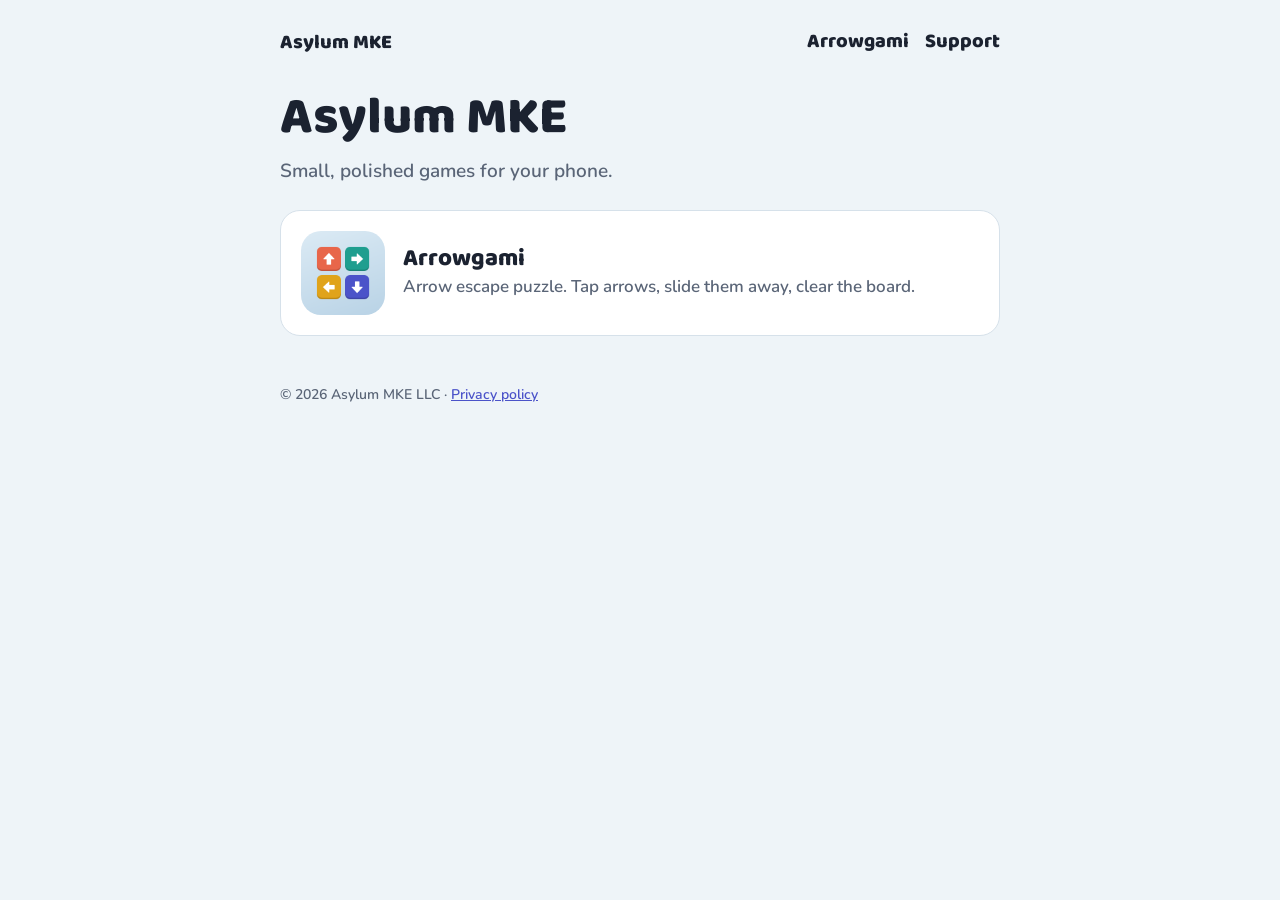
==== index.html @ 37185a63 "Add the Asylum MKE site with Arrowgami, support and privacy pages Co-Authored-By: Claude Opus 5.5 (1" ====
<!doctype html>
<html lang="en">
<head>
<meta charset="utf-8">
<meta name="viewport" content="width=device-width, initial-scale=1">
<title>Asylum MKE</title>
<link rel="stylesheet" href="assets/site.css">
<link rel="icon" href="assets/arrowgami-icon.png">
</head>
<body>
<div class="wrap">
<header class="site"><a href="./">Asylum MKE</a><nav><a href="arrowgami/">Arrowgami</a><a href="arrowgami/support/">Support</a></nav></header>
<h1>Asylum MKE</h1>
<p class="lede">Small, polished games for your phone.</p>
<a class="card app" href="arrowgami/"><img src="assets/arrowgami-icon.png" alt=""><div><strong>Arrowgami</strong><span>Arrow escape puzzle. Tap arrows, slide them away, clear the board.</span></div></a>
<footer>© 2026 Asylum MKE LLC · <a href="arrowgami/privacy/">Privacy policy</a></footer>
</div>
</body>
</html>
---- assets/site.css ----
@font-face { font-family: "Baloo 2"; font-weight: 800; font-display: swap; src: url("baloo-2-latin-800-normal.woff2") format("woff2"); }
@font-face { font-family: "Nunito"; font-weight: 600; font-display: swap; src: url("nunito-latin-600-normal.woff2") format("woff2"); }
@font-face { font-family: "Nunito"; font-weight: 800; font-display: swap; src: url("nunito-latin-800-normal.woff2") format("woff2"); }
:root { --ink: #1b2230; --soft: #5a6577; --bg: #eef4f8; --card: #ffffff; --line: #d6e1ea; --coral: #e8664a; --indigo: #4b53c9; --display: "Baloo 2", "Trebuchet MS", system-ui, sans-serif; --body: "Nunito", system-ui, -apple-system, "Segoe UI", sans-serif; }
* { box-sizing: border-box; }
body { margin: 0; background: var(--bg); color: var(--ink); font: 600 17px/1.6 var(--body); }
.wrap { max-width: 760px; margin: 0 auto; padding-inline: 20px; padding-block: 28px 56px; }
header.site { display: flex; align-items: center; justify-content: space-between; gap: 12px; margin-bottom: 36px; }
header.site a { color: var(--ink); text-decoration: none; font: 800 20px/1 var(--display); }
nav a { color: var(--soft); text-decoration: none; font-weight: 800; font-size: 15px; margin-left: 16px; }
nav a:hover, nav a:focus-visible { color: var(--indigo); }
h1 { font: 800 clamp(34px, 7vw, 52px)/1.05 var(--display); margin: 0 0 10px; text-wrap: balance; }
h2 { font: 800 24px/1.2 var(--display); margin: 32px 0 6px; }
p, li { max-width: 65ch; }
a { color: var(--indigo); }
.lede { font-size: 19px; color: var(--soft); margin: 0 0 24px; }
.card { background: var(--card); border: 1px solid var(--line); border-radius: 20px; padding: 20px; }
.app { display: flex; gap: 18px; align-items: center; text-decoration: none; color: inherit; }
.app img { width: 84px; height: 84px; border-radius: 20px; flex: none; }
.app strong { display: block; font: 800 24px/1.1 var(--display); }
.app span { color: var(--soft); }
.hero { display: flex; gap: 20px; align-items: center; margin-bottom: 20px; }
.hero img { width: 112px; height: 112px; border-radius: 26px; flex: none; box-shadow: 0 8px 24px rgba(27,34,48,.15); }
.shots { display: grid; grid-template-columns: repeat(3, 1fr); gap: 12px; margin: 28px 0; }
.shots img { width: 100%; border-radius: 14px; }
.badge { display: inline-block; background: var(--coral); color: #fff; font-weight: 800; border-radius: 999px; padding: 4px 14px; font-size: 14px; }
.links { display: flex; gap: 12px; flex-wrap: wrap; margin-top: 12px; }
.links a { background: var(--card); border: 1px solid var(--line); border-radius: 999px; padding: 8px 16px; text-decoration: none; font-weight: 800; }
footer { margin-top: 48px; color: var(--soft); font-size: 14px; }
.updated { color: var(--soft); margin: 0 0 20px; }
@media (max-width: 520px) { .hero { flex-direction: column; align-items: flex-start; } .shots { grid-template-columns: repeat(3, 1fr); gap: 8px; } nav a { margin-left: 10px; } }
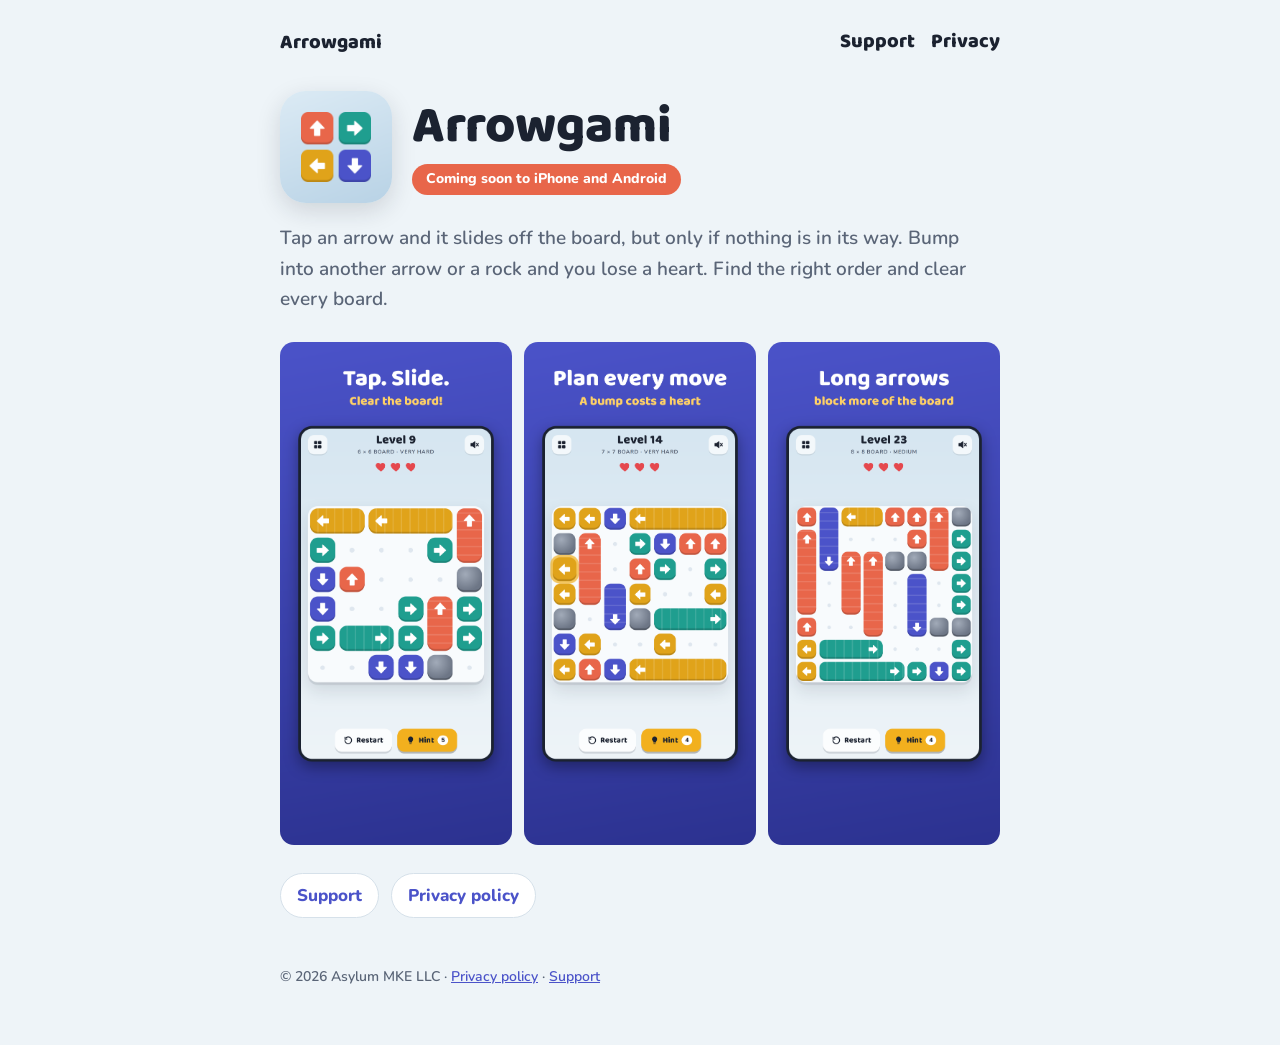
==== commit 12b43e1c: "Make the site all about Arrowgami Moves the Arrowgami page to the home page, with support and privac" ====
--- a/index.html
+++ b/index.html
@@ -3,17 +3,18 @@
 <head>
 <meta charset="utf-8">
 <meta name="viewport" content="width=device-width, initial-scale=1">
-<title>Asylum MKE</title>
+<title>Arrowgami</title>
 <link rel="stylesheet" href="assets/site.css">
 <link rel="icon" href="assets/arrowgami-icon.png">
 </head>
 <body>
 <div class="wrap">
-<header class="site"><a href="./">Asylum MKE</a><nav><a href="arrowgami/">Arrowgami</a><a href="arrowgami/support/">Support</a></nav></header>
-<h1>Asylum MKE</h1>
-<p class="lede">Small, polished games for your phone.</p>
-<a class="card app" href="arrowgami/"><img src="assets/arrowgami-icon.png" alt=""><div><strong>Arrowgami</strong><span>Arrow escape puzzle. Tap arrows, slide them away, clear the board.</span></div></a>
-<footer>© 2026 Asylum MKE LLC · <a href="arrowgami/privacy/">Privacy policy</a></footer>
+<header class="site"><a href="./">Arrowgami</a><nav><a href="support/">Support</a><a href="privacy/">Privacy</a></nav></header>
+<div class="hero"><img src="assets/arrowgami-icon.png" alt="Arrowgami app icon"><div><h1>Arrowgami</h1><span class="badge">Coming soon to iPhone and Android</span></div></div>
+<p class="lede">Tap an arrow and it slides off the board, but only if nothing is in its way. Bump into another arrow or a rock and you lose a heart. Find the right order and clear every board.</p>
+<div class="shots"><img src="assets/arrowgami-shot-1.png" alt="A board of colored arrows mid-game"><img src="assets/arrowgami-shot-2.png" alt="A bigger board with a hint glowing"><img src="assets/arrowgami-shot-3.png" alt="Long arrows and rocks on a large board"></div>
+<div class="links"><a href="support/">Support</a><a href="privacy/">Privacy policy</a></div>
+<footer>© 2026 Asylum MKE LLC · <a href="privacy/">Privacy policy</a> · <a href="support/">Support</a></footer>
 </div>
 </body>
 </html>
